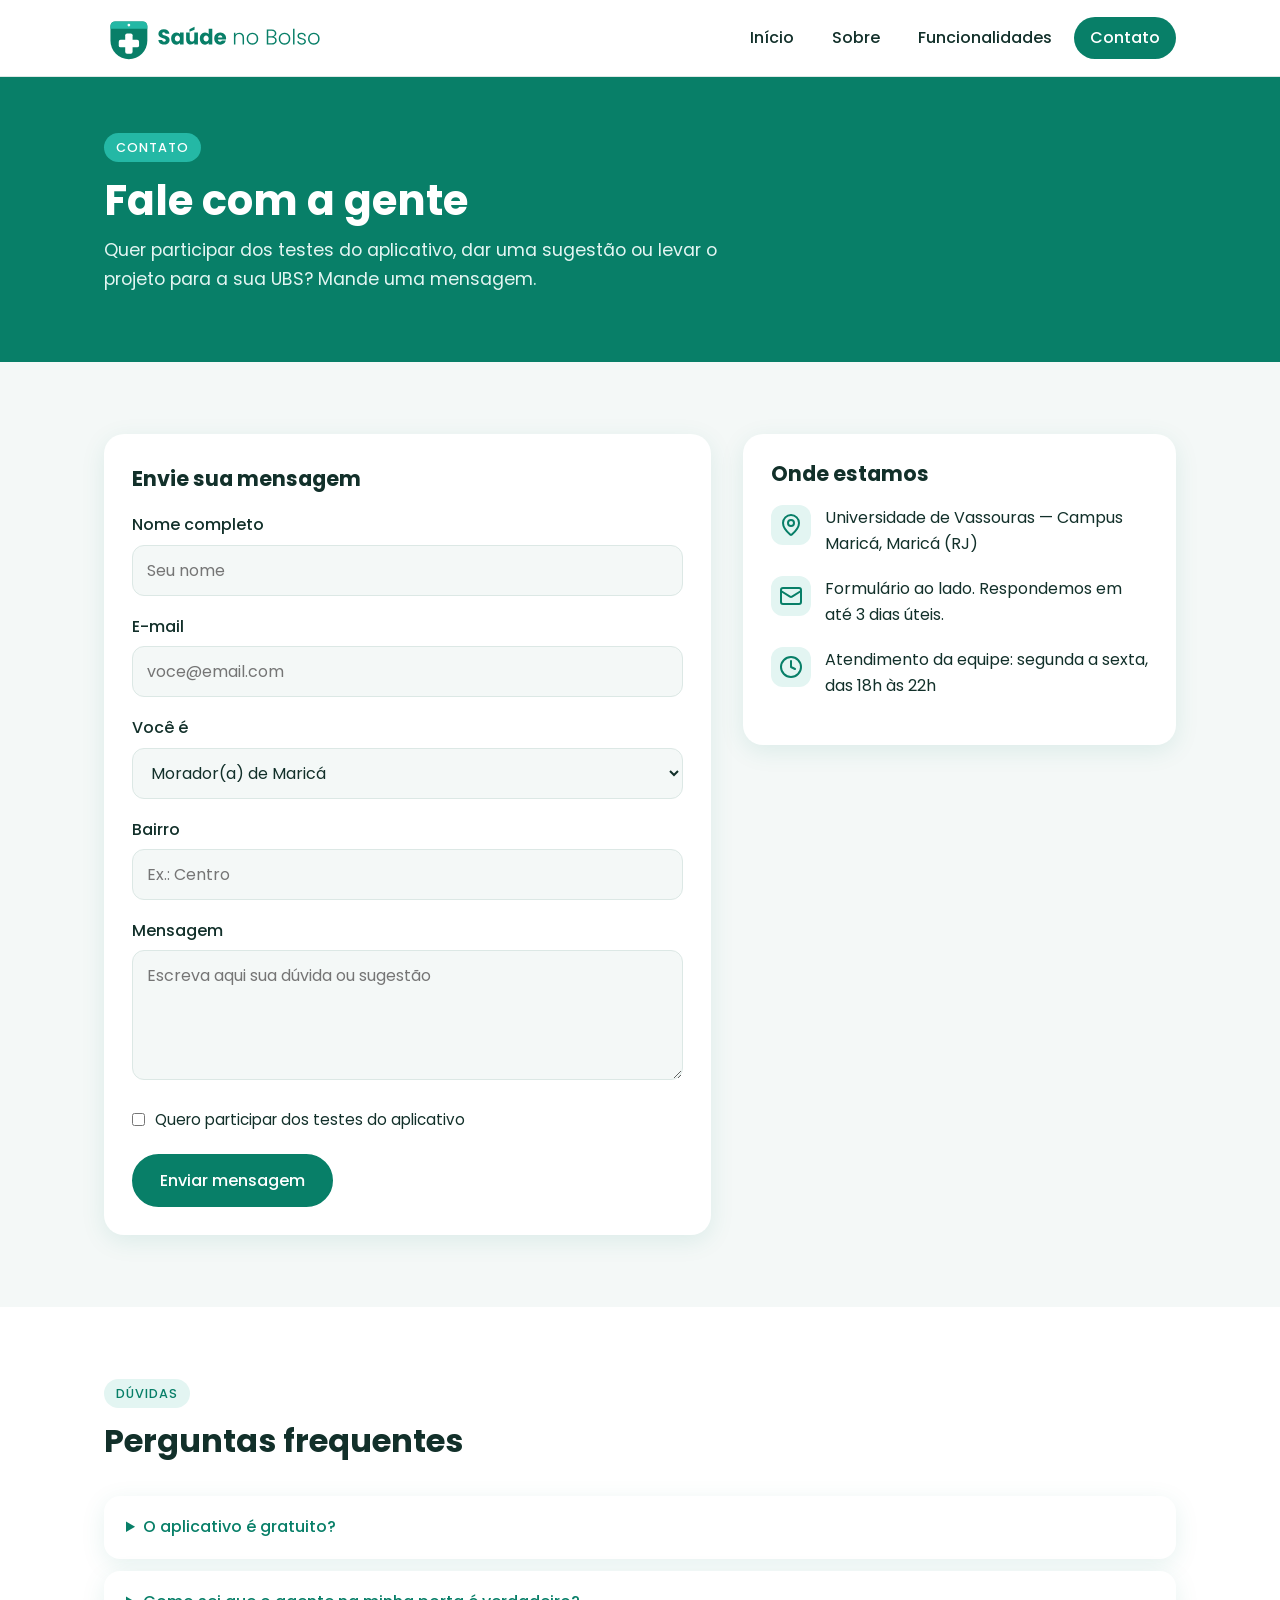
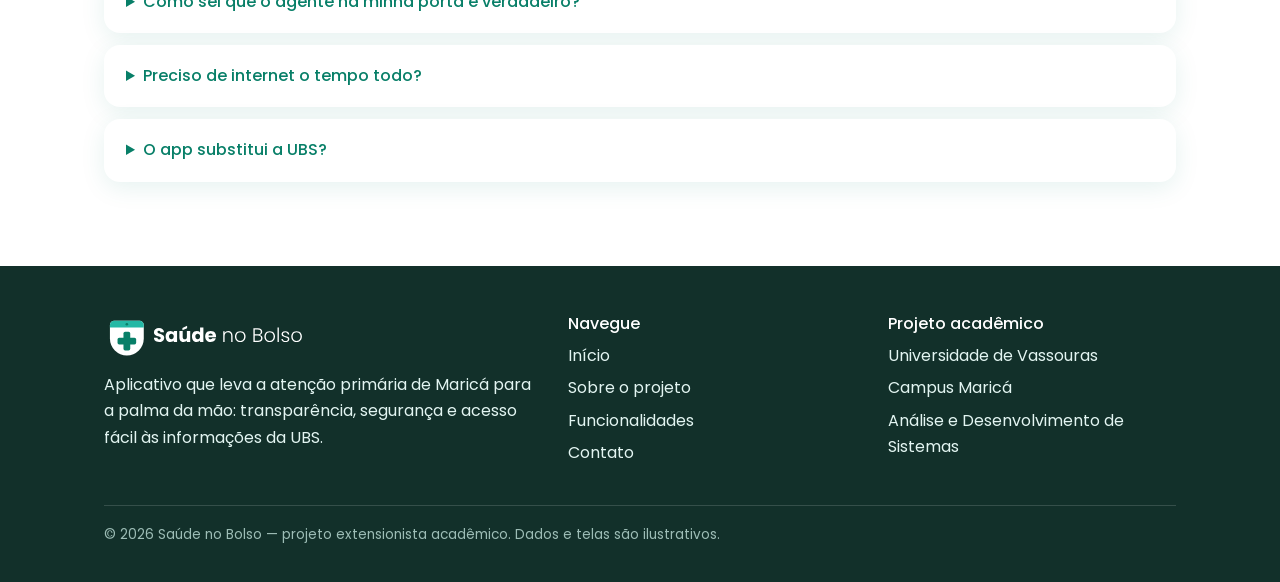
==== contato.html @ 42848ae0 "Add files via upload" ====
<!DOCTYPE html>
<html lang="pt-br">
<head>
  <meta charset="UTF-8">
  <meta name="viewport" content="width=device-width, initial-scale=1.0">
  <meta name="description" content="Fale com a equipe do projeto Saúde no Bolso.">
  <title>Contato | Saúde no Bolso</title>
  <link rel="icon" href="img/icone-app.svg" type="image/svg+xml">
  <link rel="stylesheet" href="css/style.css">
</head>
<body>
  <header class="topo">
    <div class="container">
      <a href="index.html" class="logo">
        <img src="img/logo-horizontal.svg" alt="Saúde no Bolso — página inicial">
      </a>
      <nav class="menu" aria-label="Menu principal">
        <ul>
          <li><a href="index.html">Início</a></li>
          <li><a href="sobre.html">Sobre</a></li>
          <li><a href="funcionalidades.html">Funcionalidades</a></li>
          <li><a href="contato.html" class="ativo" aria-current="page">Contato</a></li>
        </ul>
      </nav>
    </div>
  </header>
  <main>
    <section class="cabecalho-pagina">
      <div class="container">
        <span class="etiqueta">Contato</span>
        <h1>Fale com a gente</h1>
        <p>Quer participar dos testes do aplicativo, dar uma sugestão ou levar o projeto para a sua UBS? Mande uma mensagem.</p>
      </div>
    </section>

    <section class="secao">
      <div class="container contato">
        <form class="formulario cartao" action="#" method="post">
          <fieldset>
            <legend>Envie sua mensagem</legend>
            <div class="campo">
              <label for="nome">Nome completo</label>
              <input type="text" id="nome" name="nome" placeholder="Seu nome" required>
            </div>
            <div class="campo">
              <label for="email">E-mail</label>
              <input type="email" id="email" name="email" placeholder="voce@email.com" required>
            </div>
            <div class="campo">
              <label for="perfil">Você é</label>
              <select id="perfil" name="perfil">
                <option value="morador">Morador(a) de Maricá</option>
                <option value="acs">Agente Comunitário de Saúde</option>
                <option value="profissional">Profissional da UBS</option>
                <option value="gestao">Gestão pública</option>
                <option value="outro">Outro</option>
              </select>
            </div>
            <div class="campo">
              <label for="bairro">Bairro</label>
              <input type="text" id="bairro" name="bairro" placeholder="Ex.: Centro">
            </div>
            <div class="campo">
              <label for="mensagem">Mensagem</label>
              <textarea id="mensagem" name="mensagem" placeholder="Escreva aqui sua dúvida ou sugestão" required></textarea>
            </div>
            <div class="campo-check">
              <input type="checkbox" id="testes" name="testes" value="sim">
              <label for="testes">Quero participar dos testes do aplicativo</label>
            </div>
            <button type="submit" class="botao">Enviar mensagem</button>
          </fieldset>
        </form>

        <aside>
          <section class="cartao">
            <h2>Onde estamos</h2>
            <ul class="info-contato">
              <li>
                <img src="img/icones/mapa.svg" alt="">
                <p>Universidade de Vassouras — Campus Maricá, Maricá (RJ)</p>
              </li>
              <li>
                <img src="img/icones/email.svg" alt="">
                <p>Formulário ao lado. Respondemos em até 3 dias úteis.</p>
              </li>
              <li>
                <img src="img/icones/relogio.svg" alt="">
                <p>Atendimento da equipe: segunda a sexta, das 18h às 22h</p>
              </li>
            </ul>
          </section>
        </aside>
      </div>
    </section>

    <section class="secao secao-branca">
      <div class="container faq">
        <div class="titulo-secao">
          <span class="etiqueta">Dúvidas</span>
          <h2>Perguntas frequentes</h2>
        </div>
        <details>
          <summary>O aplicativo é gratuito?</summary>
          <p>Sim. O Saúde no Bolso é um projeto acadêmico e extensionista, sem custo para o morador.</p>
        </details>
        <details>
          <summary>Como sei que o agente na minha porta é verdadeiro?</summary>
          <p>Escaneie o QR Code do crachá ou digite a matrícula. O app mostra a foto e o vínculo dele com a Secretaria de Saúde.</p>
        </details>
        <details>
          <summary>Preciso de internet o tempo todo?</summary>
          <p>Não. As informações ficam salvas no celular e são atualizadas quando você estiver conectado ao Wi-Fi.</p>
        </details>
        <details>
          <summary>O app substitui a UBS?</summary>
          <p>Não. Ele informa e aproxima. Consultas, exames e atendimentos continuam acontecendo na sua unidade de saúde.</p>
        </details>
      </div>
    </section>
  </main>
  <footer class="rodape">
    <div class="container">
      <div>
        <section>
          <img src="img/logo-negativo.svg" alt="Saúde no Bolso">
          <p>Aplicativo que leva a atenção primária de Maricá para a palma da mão: transparência, segurança e acesso fácil às informações da UBS.</p>
        </section>
        <nav aria-label="Mapa do site">
          <h2>Navegue</h2>
          <ul>
            <li><a href="index.html">Início</a></li>
            <li><a href="sobre.html">Sobre o projeto</a></li>
            <li><a href="funcionalidades.html">Funcionalidades</a></li>
            <li><a href="contato.html">Contato</a></li>
          </ul>
        </nav>
        <section>
          <h2>Projeto acadêmico</h2>
          <ul>
            <li>Universidade de Vassouras</li>
            <li>Campus Maricá</li>
            <li>Análise e Desenvolvimento de Sistemas</li>
          </ul>
        </section>
      </div>
      <p class="direitos">&copy; 2026 Saúde no Bolso — projeto extensionista acadêmico. Dados e telas são ilustrativos.</p>
    </div>
  </footer>
</body>
</html>
---- css/style.css ----
/* =========================================================
   Saúde no Bolso — folha de estilos única do site
   Paleta: Verde-esmeralda #087F68 | Verde-água #24B8A5
           Branco-gelo #F4F8F7 | Grafite-verde #12302A (apoio)
   Tipografia: Poppins (títulos e textos)
   ========================================================= */

/* ---------- Fontes (arquivos locais, funcionam sem internet) ---------- */
@font-face {
  font-family: "Poppins";
  src: url("../fonts/Poppins-Light.ttf") format("truetype");
  font-weight: 300;
}
@font-face {
  font-family: "Poppins";
  src: url("../fonts/Poppins-Regular.ttf") format("truetype");
  font-weight: 400;
}
@font-face {
  font-family: "Poppins";
  src: url("../fonts/Poppins-Medium.ttf") format("truetype");
  font-weight: 500;
}
@font-face {
  font-family: "Poppins";
  src: url("../fonts/Poppins-Bold.ttf") format("truetype");
  font-weight: 700;
}

/* ---------- Variáveis da marca ---------- */
:root {
  --esmeralda: #087F68;
  --esmeralda-escuro: #06624F;
  --agua: #24B8A5;
  --agua-claro: #E3F5F2;
  --gelo: #F4F8F7;
  --branco: #FFFFFF;
  --grafite: #12302A;
  --cinza: #4F6B65;
  --borda: #DCE8E5;
  --raio: 20px;
  --sombra: 0 6px 24px rgba(8, 127, 104, 0.10);
  --largura: 1120px;
}

/* ---------- Base ---------- */
* {
  box-sizing: border-box;
  margin: 0;
  padding: 0;
}

body {
  font-family: "Poppins", Arial, sans-serif;
  font-weight: 400;
  font-size: 16px;
  line-height: 1.65;
  color: var(--grafite);
  background-color: var(--gelo);
}

img {
  max-width: 100%;
  display: block;
}

a {
  color: var(--esmeralda);
}

h1, h2, h3 {
  line-height: 1.2;
  color: var(--grafite);
}

h1 {
  font-size: 2.6rem;
  font-weight: 700;
}

h2 {
  font-size: 2rem;
  font-weight: 700;
  margin-bottom: 12px;
}

h3 {
  font-size: 1.2rem;
  font-weight: 500;
  margin-bottom: 8px;
}

p {
  margin-bottom: 12px;
}

strong {
  font-weight: 700;
}

.container {
  max-width: var(--largura);
  margin: 0 auto;
  padding: 0 24px;
}

/* ---------- Cabeçalho e menu ---------- */
.topo {
  background-color: var(--branco);
  border-bottom: 1px solid var(--borda);
  position: sticky;
  top: 0;
  z-index: 10;
}

.topo .container {
  display: flex;
  align-items: center;
  justify-content: space-between;
  flex-wrap: wrap;
  gap: 12px;
  padding-top: 14px;
  padding-bottom: 14px;
}

.topo .logo img {
  height: 48px;
  width: auto;
}

.menu ul {
  list-style: none;
  display: flex;
  flex-wrap: wrap;
  gap: 6px;
}

.menu a {
  display: block;
  padding: 8px 16px;
  border-radius: 999px;
  text-decoration: none;
  font-weight: 500;
  color: var(--grafite);
}

.menu a:hover {
  background-color: var(--agua-claro);
  color: var(--esmeralda);
}

.menu a.ativo {
  background-color: var(--esmeralda);
  color: var(--branco);
}

/* ---------- Botões ---------- */
.botao {
  display: inline-block;
  padding: 12px 26px;
  border-radius: 999px;
  font-weight: 500;
  text-decoration: none;
  border: 2px solid var(--esmeralda);
  background-color: var(--esmeralda);
  color: var(--branco);
  font-family: inherit;
  font-size: 1rem;
  cursor: pointer;
}

.botao:hover {
  background-color: var(--esmeralda-escuro);
  border-color: var(--esmeralda-escuro);
}

.botao-claro {
  background-color: transparent;
  color: var(--esmeralda);
}

.botao-claro:hover {
  background-color: var(--agua-claro);
  color: var(--esmeralda);
}

.botao-branco {
  background-color: var(--branco);
  border-color: var(--branco);
  color: var(--esmeralda);
}

.botao-branco:hover {
  background-color: var(--agua-claro);
  border-color: var(--agua-claro);
}

.acoes {
  display: flex;
  flex-wrap: wrap;
  gap: 12px;
  margin-top: 24px;
}

/* ---------- Seções ---------- */
.secao {
  padding: 72px 0;
}

.secao-branca {
  background-color: var(--branco);
}

.titulo-secao {
  max-width: 680px;
  margin-bottom: 36px;
}

.etiqueta {
  display: inline-block;
  font-size: 0.8rem;
  font-weight: 500;
  letter-spacing: 0.08em;
  text-transform: uppercase;
  color: var(--esmeralda);
  background-color: var(--agua-claro);
  padding: 4px 12px;
  border-radius: 999px;
  margin-bottom: 14px;
}

.texto-apoio {
  color: var(--cinza);
  font-size: 1.05rem;
}

/* ---------- Destaque inicial (hero) ---------- */
.destaque {
  background-color: var(--esmeralda);
  color: var(--branco);
  padding: 64px 0 0;
  overflow: hidden;
}

.destaque .container {
  display: grid;
  grid-template-columns: 1.2fr 1fr;
  gap: 40px;
  align-items: end;
}

.destaque h1 {
  color: var(--branco);
  margin-bottom: 18px;
}

.destaque h1 span {
  font-weight: 300;
}

.destaque .texto {
  padding-bottom: 72px;
}

.destaque p {
  font-size: 1.1rem;
  color: var(--agua-claro);
  max-width: 520px;
}

.destaque .etiqueta {
  background-color: var(--agua);
  color: var(--branco);
}

.destaque figure img {
  width: 300px;
  margin: 0 auto -60px;
}

.cabecalho-pagina {
  background-color: var(--esmeralda);
  color: var(--branco);
  padding: 56px 0;
}

.cabecalho-pagina h1 {
  color: var(--branco);
  margin-bottom: 10px;
}

.cabecalho-pagina p {
  color: var(--agua-claro);
  max-width: 640px;
  font-size: 1.1rem;
}

.cabecalho-pagina .etiqueta {
  background-color: var(--agua);
  color: var(--branco);
}

/* ---------- Grades e cartões ---------- */
.grade-3,
.grade-4,
.grade-2 {
  display: grid;
  gap: 24px;
}

.grade-2 { grid-template-columns: repeat(2, 1fr); }
.grade-3 { grid-template-columns: repeat(3, 1fr); }
.grade-4 { grid-template-columns: repeat(4, 1fr); }

.cartao {
  background-color: var(--branco);
  border-radius: var(--raio);
  padding: 28px;
  box-shadow: var(--sombra);
}

.secao-branca .cartao {
  background-color: var(--gelo);
  box-shadow: none;
}

.cartao p:last-child {
  margin-bottom: 0;
}

.icone {
  width: 56px;
  height: 56px;
  padding: 12px;
  border-radius: 16px;
  background-color: var(--agua-claro);
  margin-bottom: 18px;
}

/* ---------- Números da pesquisa ---------- */
.numero {
  font-size: 2.6rem;
  font-weight: 700;
  color: var(--esmeralda);
  line-height: 1;
  margin-bottom: 10px;
}

.fonte {
  font-size: 0.85rem;
  color: var(--cinza);
  margin-top: 24px;
}

/* ---------- Passo a passo ---------- */
.passos {
  list-style: none;
  counter-reset: passo;
}

.passos li {
  counter-increment: passo;
  position: relative;
  padding-left: 64px;
}

.passos li::before {
  content: counter(passo);
  position: absolute;
  left: 0;
  top: 0;
  width: 44px;
  height: 44px;
  border-radius: 50%;
  background-color: var(--esmeralda);
  color: var(--branco);
  font-weight: 700;
  display: flex;
  align-items: center;
  justify-content: center;
}

/* ---------- Módulos (página Funcionalidades) ---------- */
.modulo {
  display: grid;
  grid-template-columns: 260px 1fr;
  gap: 48px;
  align-items: center;
  margin-bottom: 64px;
}

.modulo:last-child {
  margin-bottom: 0;
}

.modulo.invertido {
  grid-template-columns: 1fr 260px;
}

.modulo.invertido figure {
  order: 2;
}

.modulo figure img {
  width: 260px;
}

.modulo figcaption {
  font-size: 0.85rem;
  color: var(--cinza);
  text-align: center;
  margin-top: 10px;
}

.modulo ul {
  margin: 12px 0 0 20px;
}

.modulo li {
  margin-bottom: 6px;
}

/* ---------- Tabela ---------- */
.tabela {
  width: 100%;
  border-collapse: collapse;
  background-color: var(--branco);
  border-radius: var(--raio);
  overflow: hidden;
  box-shadow: var(--sombra);
}

.tabela caption {
  text-align: left;
  font-weight: 500;
  margin-bottom: 12px;
  color: var(--cinza);
}

.tabela th,
.tabela td {
  padding: 16px 20px;
  text-align: left;
  border-bottom: 1px solid var(--borda);
  vertical-align: top;
}

.tabela thead th {
  background-color: var(--esmeralda);
  color: var(--branco);
  font-weight: 500;
}

.tabela tbody th {
  font-weight: 500;
  color: var(--esmeralda);
}

.tabela tbody tr:last-child th,
.tabela tbody tr:last-child td {
  border-bottom: none;
}

/* ---------- Missão, visão e valores ---------- */
.lista-valores {
  list-style: none;
}

.lista-valores li {
  padding: 6px 0 6px 28px;
  position: relative;
}

.lista-valores li::before {
  content: "";
  position: absolute;
  left: 0;
  top: 14px;
  width: 12px;
  height: 12px;
  border-radius: 50%;
  background-color: var(--agua);
}

/* ---------- Equipe ---------- */
.pessoa {
  text-align: center;
}

.avatar {
  width: 88px;
  height: 88px;
  margin: 0 auto 16px;
  border-radius: 50%;
  background-color: var(--agua);
  color: var(--branco);
  font-size: 1.6rem;
  font-weight: 700;
  display: flex;
  align-items: center;
  justify-content: center;
}

.pessoa p {
  color: var(--cinza);
  font-size: 0.95rem;
}

/* ---------- Chamada final ---------- */
.chamada {
  background-color: var(--grafite);
  color: var(--branco);
  border-radius: 28px;
  padding: 48px;
  display: flex;
  align-items: center;
  justify-content: space-between;
  gap: 24px;
  flex-wrap: wrap;
}

.chamada h2 {
  color: var(--branco);
  margin-bottom: 6px;
}

.chamada p {
  color: var(--agua-claro);
  margin-bottom: 0;
}

/* ---------- Formulário de contato ---------- */
.contato {
  display: grid;
  grid-template-columns: 1.4fr 1fr;
  gap: 32px;
  align-items: start;
}

.formulario fieldset {
  border: none;
}

.formulario legend {
  font-size: 1.3rem;
  font-weight: 700;
  margin-bottom: 16px;
}

.campo {
  margin-bottom: 18px;
}

.campo label {
  display: block;
  font-weight: 500;
  margin-bottom: 6px;
}

.campo input,
.campo select,
.campo textarea {
  width: 100%;
  padding: 12px 14px;
  border: 1.5px solid var(--borda);
  border-radius: 12px;
  font-family: inherit;
  font-size: 1rem;
  color: var(--grafite);
  background-color: var(--gelo);
}

.campo input:focus,
.campo select:focus,
.campo textarea:focus {
  outline: none;
  border-color: var(--agua);
  background-color: var(--branco);
}

.campo textarea {
  min-height: 130px;
  resize: vertical;
}

.campo-check {
  display: flex;
  gap: 10px;
  align-items: flex-start;
  margin-bottom: 22px;
  font-size: 0.95rem;
}

.campo-check input {
  margin-top: 6px;
  accent-color: var(--esmeralda);
}

.info-contato {
  list-style: none;
}

.info-contato li {
  display: flex;
  gap: 14px;
  align-items: flex-start;
  margin-bottom: 18px;
}

.info-contato img {
  width: 40px;
  height: 40px;
  padding: 8px;
  border-radius: 12px;
  background-color: var(--agua-claro);
  flex-shrink: 0;
}

/* Perguntas frequentes (details/summary: abre e fecha sem JavaScript) */
.faq details {
  background-color: var(--branco);
  border-radius: 16px;
  padding: 18px 22px;
  margin-bottom: 12px;
  box-shadow: var(--sombra);
}

.faq summary {
  font-weight: 500;
  cursor: pointer;
  color: var(--esmeralda);
}

.faq details p {
  margin: 10px 0 0;
}

/* ---------- Rodapé ---------- */
.rodape {
  background-color: var(--grafite);
  color: var(--agua-claro);
  padding: 48px 0 24px;
  margin-top: 0;
}

.rodape .container > div {
  display: grid;
  grid-template-columns: 1.5fr 1fr 1fr;
  gap: 32px;
}

.rodape img {
  height: 44px;
  width: auto;
  margin-bottom: 14px;
}

.rodape h2 {
  color: var(--branco);
  font-size: 1rem;
  font-weight: 500;
  margin-bottom: 10px;
}

.rodape ul {
  list-style: none;
}

.rodape li {
  margin-bottom: 6px;
}

.rodape a {
  color: var(--agua-claro);
  text-decoration: none;
}

.rodape a:hover {
  color: var(--branco);
  text-decoration: underline;
}

.rodape .direitos {
  border-top: 1px solid rgba(255, 255, 255, 0.15);
  margin-top: 32px;
  padding-top: 18px;
  font-size: 0.85rem;
  color: #9DBDB6;
}

/* ---------- Responsivo (celular e tablet) ---------- */
@media (max-width: 900px) {
  .grade-4 { grid-template-columns: repeat(2, 1fr); }
  .grade-3 { grid-template-columns: 1fr; }
  .destaque .container,
  .contato,
  .rodape .container > div {
    grid-template-columns: 1fr;
  }
  .modulo,
  .modulo.invertido {
    grid-template-columns: 1fr;
    gap: 24px;
  }
  .modulo.invertido figure {
    order: 0;
  }
  .modulo figure img,
  .destaque figure img {
    margin-left: auto;
    margin-right: auto;
  }
  .destaque .texto {
    padding-bottom: 0;
  }
}

@media (max-width: 600px) {
  h1 { font-size: 2rem; }
  h2 { font-size: 1.6rem; }
  .grade-4,
  .grade-2 { grid-template-columns: 1fr; }
  .topo .container { justify-content: center; }
  .secao { padding: 48px 0; }
  .chamada { padding: 32px 24px; }
  .tabela th,
  .tabela td { padding: 12px; font-size: 0.9rem; }
}

/* Botão com contorno branco (usado sobre fundo verde) */
.botao-contorno {
  background-color: transparent;
  border-color: var(--branco);
  color: var(--branco);
}

.botao-contorno:hover {
  background-color: rgba(255, 255, 255, 0.12);
  border-color: var(--branco);
}

.pessoa .avatar {
  color: var(--branco);
  font-size: 1.6rem;
  margin-bottom: 16px;
}

.contato aside h2 {
  font-size: 1.3rem;
  margin-bottom: 18px;
}
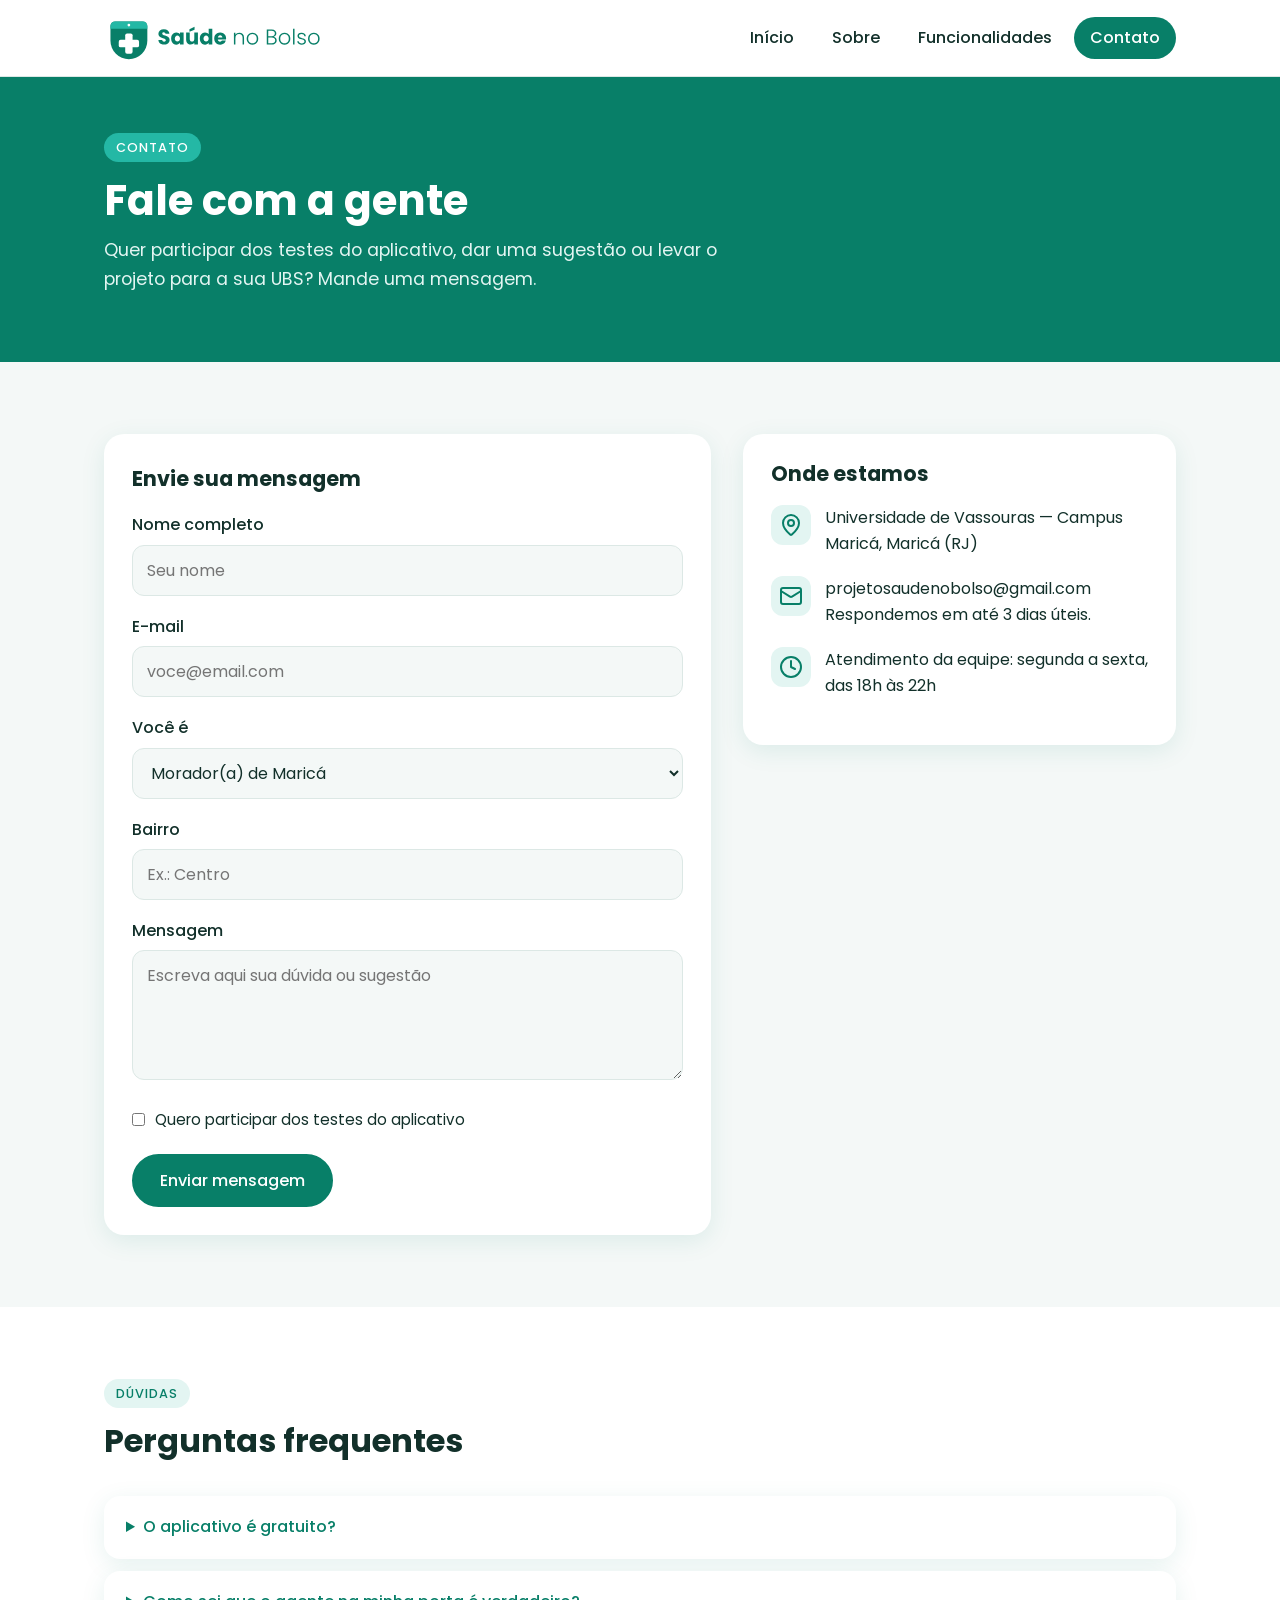
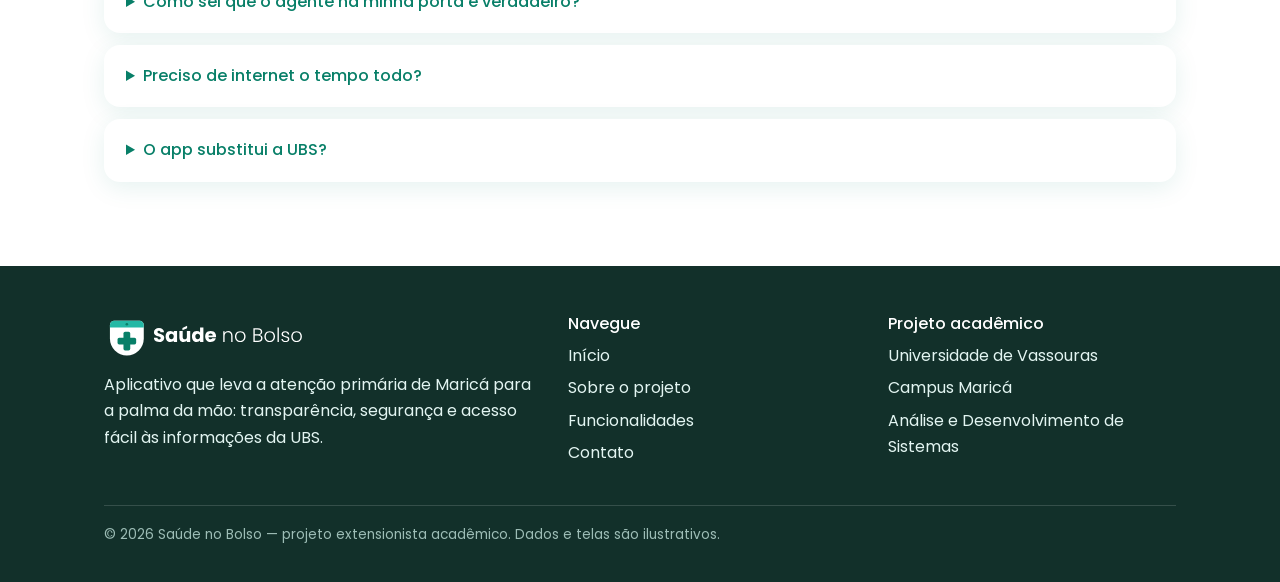
==== commit 14a26085: "Add files via upload" ====
--- a/contato.html
+++ b/contato.html
@@ -35,7 +35,13 @@
 
     <section class="secao">
       <div class="container contato">
-        <form class="formulario cartao" action="#" method="post">
+        <form class="formulario cartao" action="https://formsubmit.co/projetosaudenobolso@gmail.com" method="post">
+          <!-- Campos ocultos do FormSubmit: assunto do email, formato e página de retorno -->
+          <input type="hidden" name="_subject" value="Nova mensagem pelo site Saúde no Bolso">
+          <input type="hidden" name="_template" value="table">
+          <input type="hidden" name="_next" value="https://davimj1.github.io/saudenobolso/obrigado.html">
+          <!-- Campo armadilha contra robôs (fica escondido pelo CSS) -->
+          <input type="text" name="_honey" class="oculto" tabindex="-1" autocomplete="off">
           <fieldset>
             <legend>Envie sua mensagem</legend>
             <div class="campo">
@@ -82,7 +88,7 @@
               </li>
               <li>
                 <img src="img/icones/email.svg" alt="">
-                <p>Formulário ao lado. Respondemos em até 3 dias úteis.</p>
+                <p>projetosaudenobolso@gmail.com<br>Respondemos em até 3 dias úteis.</p>
               </li>
               <li>
                 <img src="img/icones/relogio.svg" alt="">
--- a/css/style.css
+++ b/css/style.css
@@ -749,3 +749,8 @@
   font-size: 1.3rem;
   margin-bottom: 18px;
 }
+
+/* Campo armadilha contra robôs do formulário: invisível para pessoas */
+.oculto {
+  display: none;
+}
